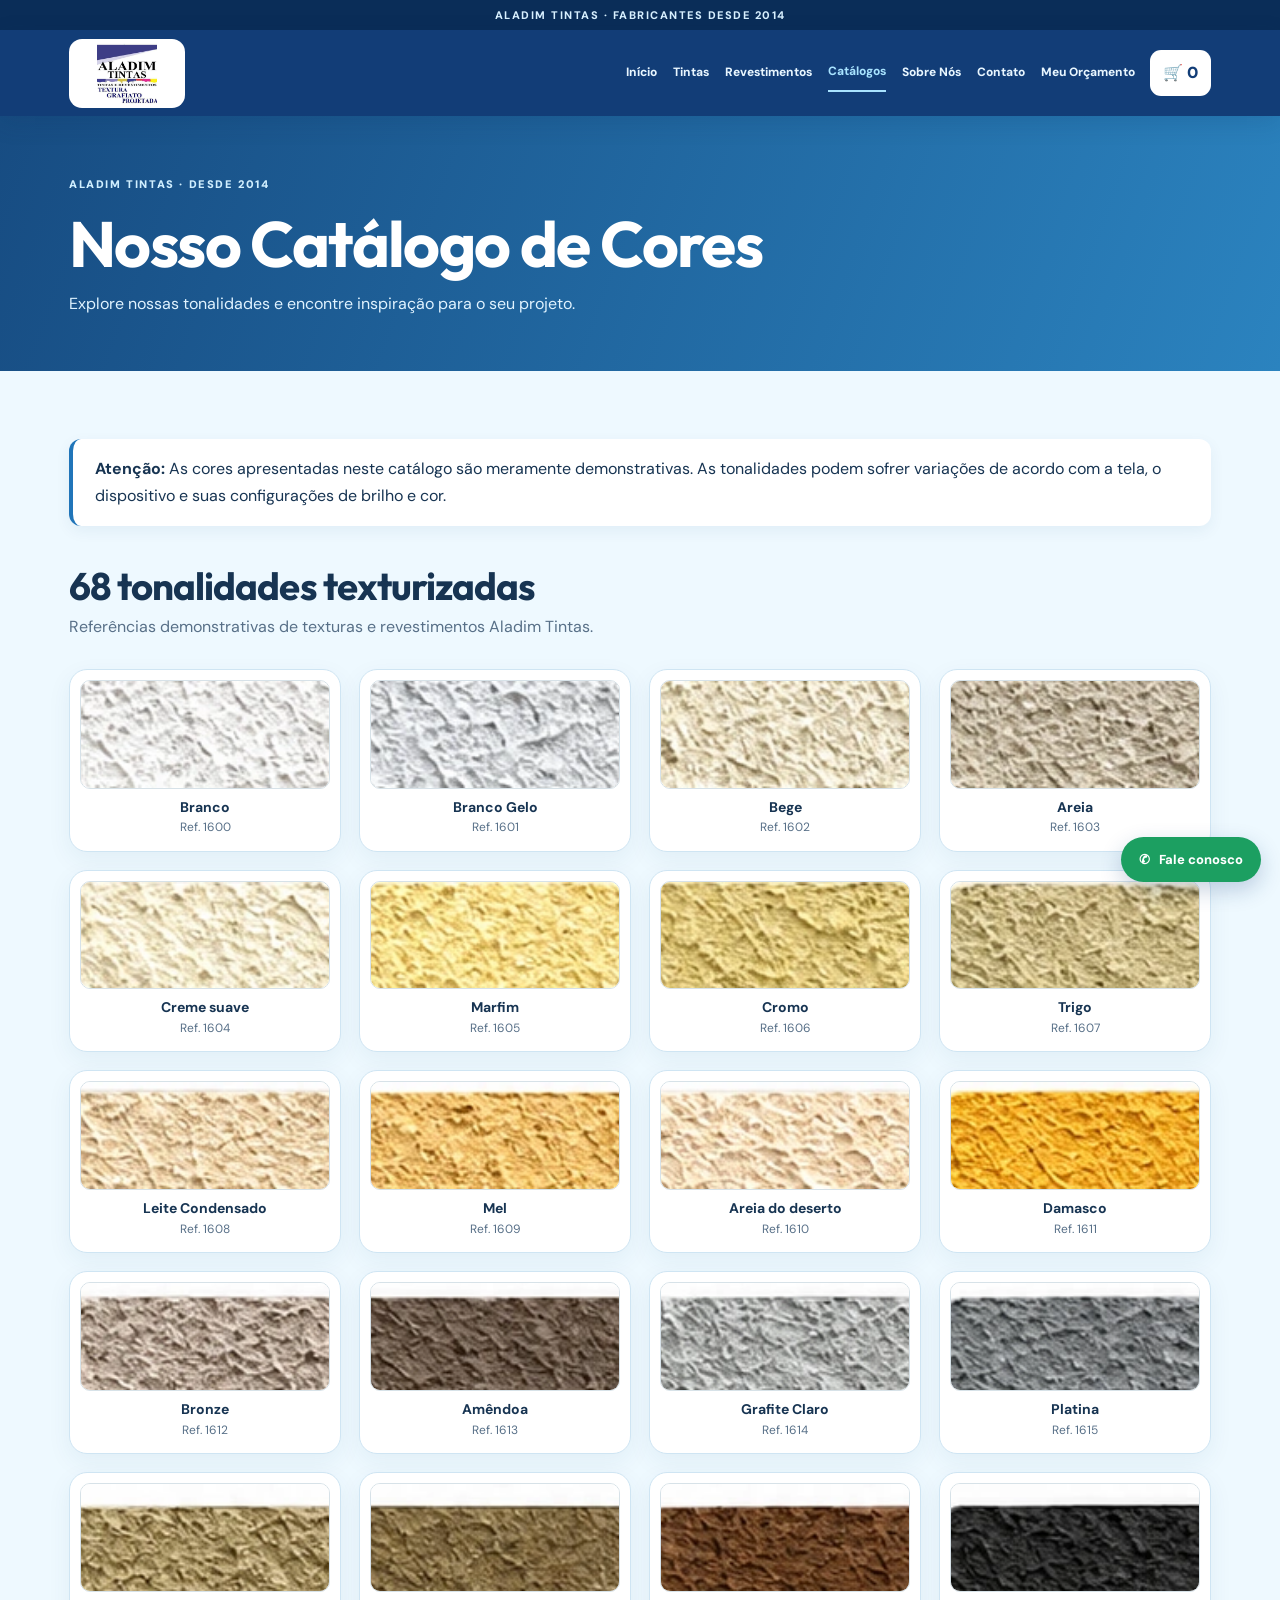
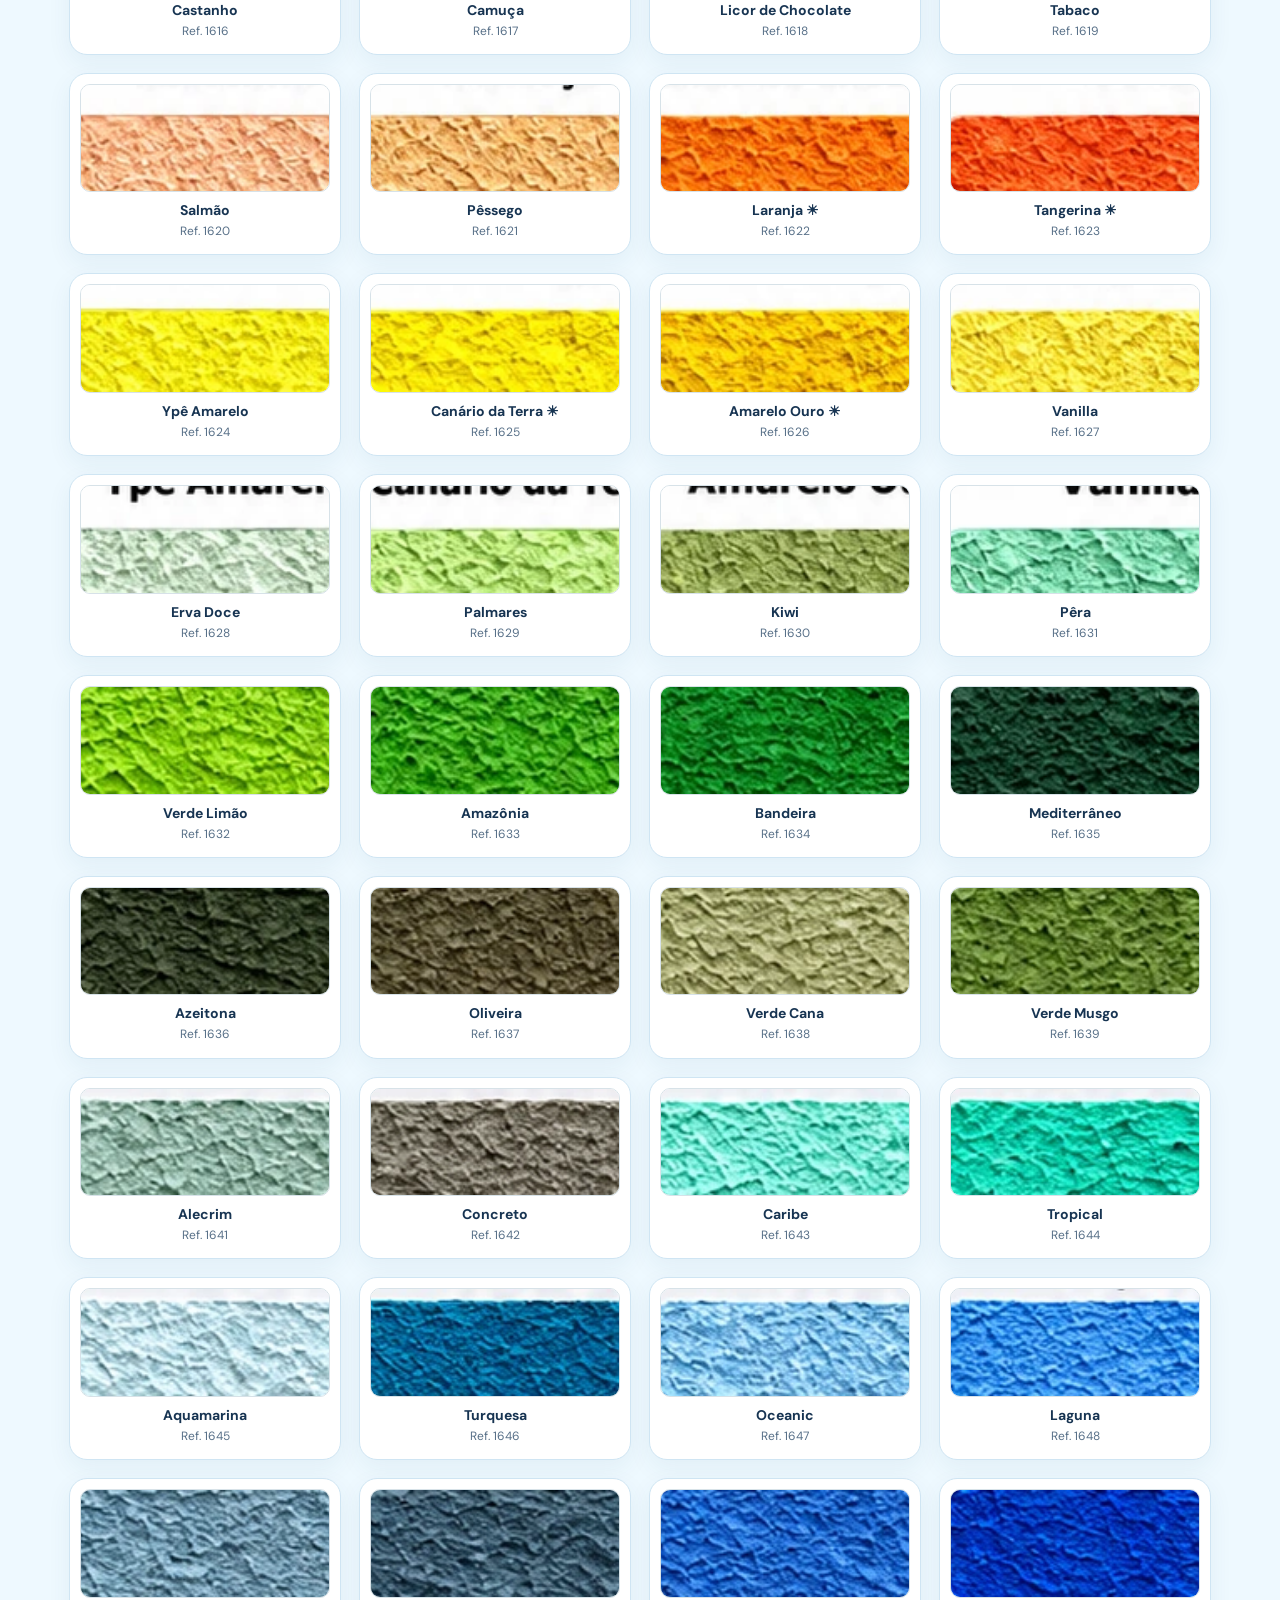
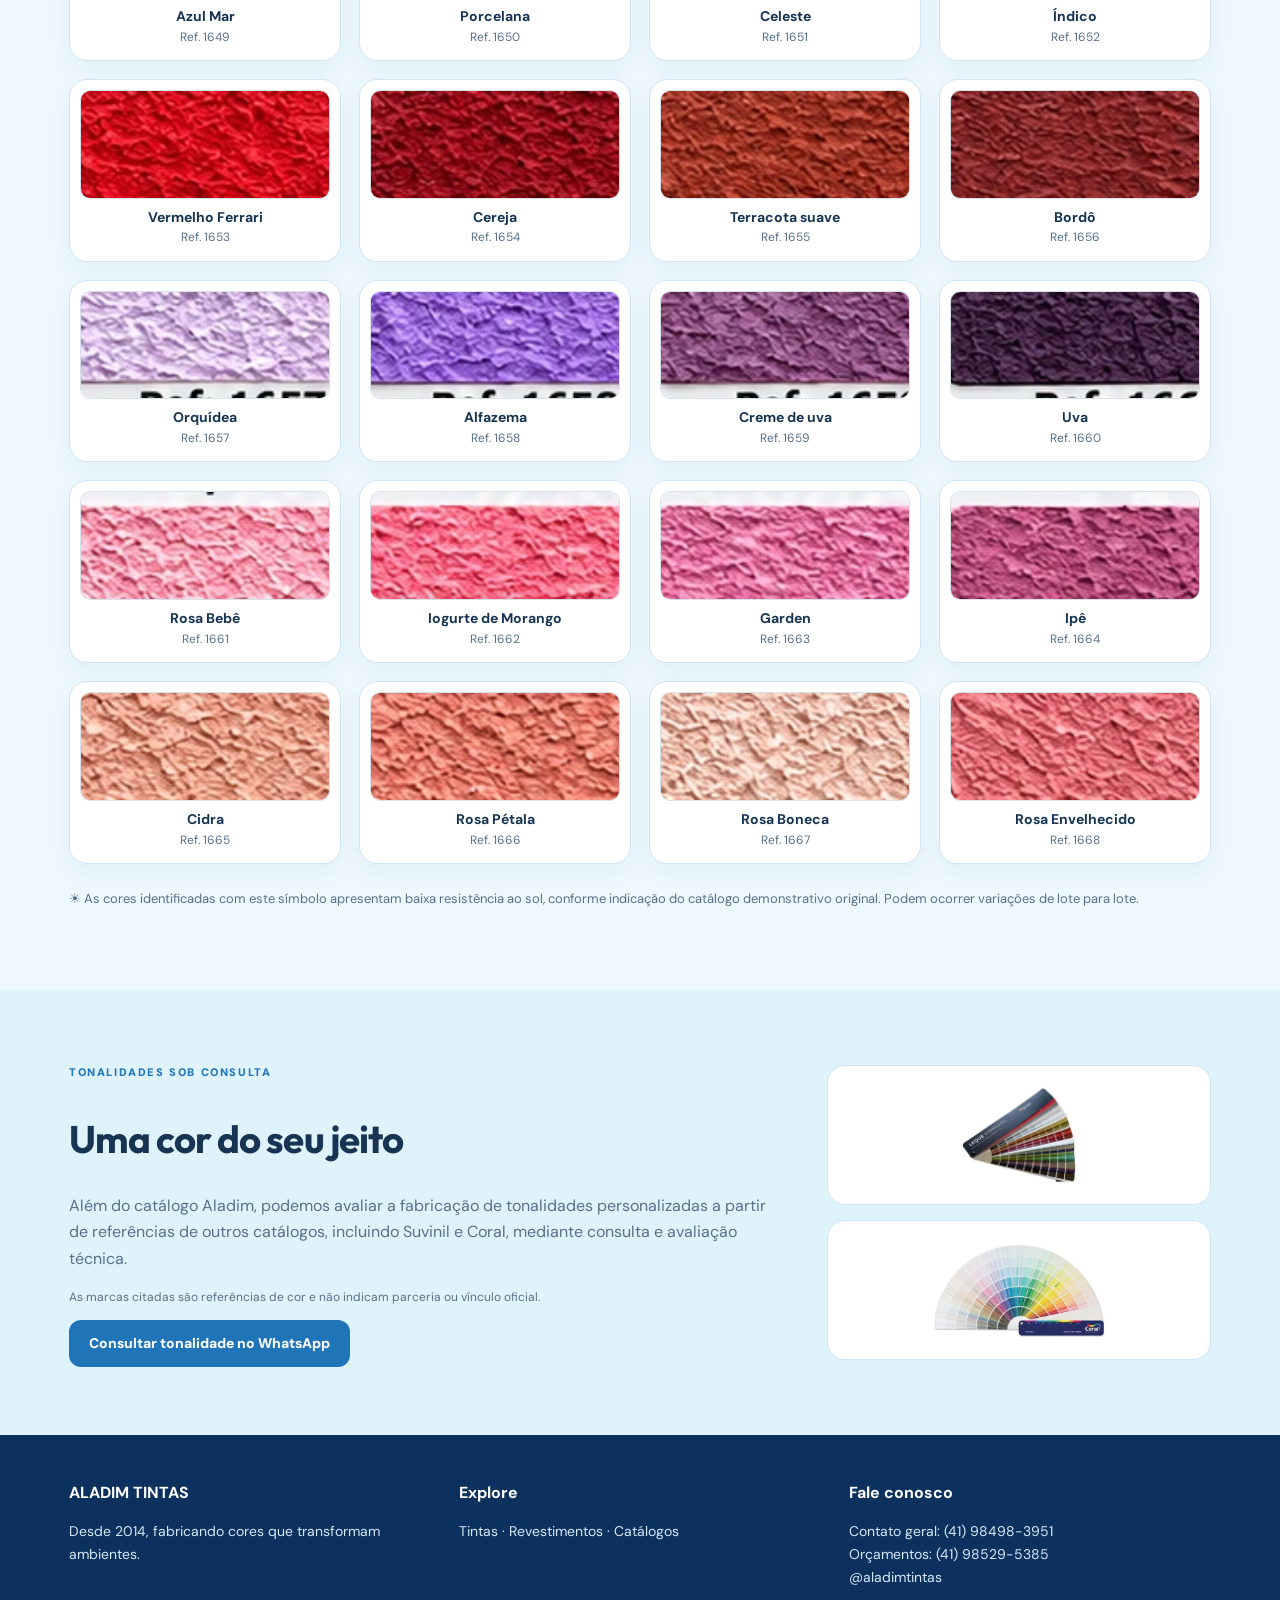
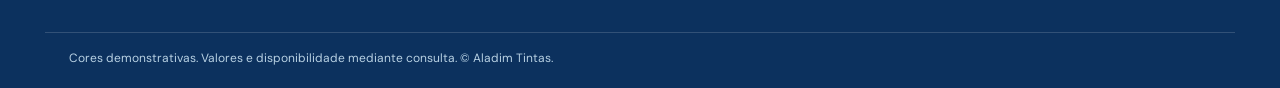
==== catalogos.html @ a7aa91cd "Add files via upload" ====
<!doctype html><html lang="pt-BR"><head><meta charset="utf-8"><meta name="viewport" content="width=device-width,initial-scale=1"><meta name="theme-color" content="#123D77"><meta name="description" content="Aladim Tintas: fabricantes de tintas, texturas e revestimentos desde 2014. Consulte cores e solicite orçamento."><title>Catálogos | Aladim Tintas</title><link rel="stylesheet" href="style.css"></head><body data-page="catalogos"><div class="topline">ALADIM TINTAS · FABRICANTES DESDE 2014</div><header class="header"><div class="wrap nav"><a class="brand" href="index.html" aria-label="Aladim Tintas, início"><img src="logo.png" alt="Aladim Tintas"></a><button id="menu-button" class="menu-button" type="button" aria-expanded="false" aria-controls="navlinks">☰ Menu</button><nav id="navlinks" class="navlinks" aria-label="Menu principal"><a href="index.html">Início</a><a href="tintas.html">Tintas</a><a href="revestimentos.html">Revestimentos</a><a href="catalogos.html" class="current" aria-current="page">Catálogos</a><a href="sobre.html">Sobre Nós</a><a href="contato.html">Contato</a><a href="orcamento.html">Meu Orçamento</a></nav><a class="cart-top" href="orcamento.html" aria-label="Meu orçamento">🛒 <span id="cart-count">0</span></a></div></header><main id="main"></main><footer><div class="wrap foot-grid"><div><strong>ALADIM TINTAS</strong><p>Desde 2014, fabricando cores que transformam ambientes.</p></div><div><strong>Explore</strong><p><a href="tintas.html">Tintas</a> · <a href="revestimentos.html">Revestimentos</a> · <a href="catalogos.html">Catálogos</a></p></div><div><strong>Fale conosco</strong><p><a href="https://wa.me/5541984983951" target="_blank" rel="noopener">Contato geral: (41) 98498-3951</a><br><a href="https://wa.me/5541985295385" target="_blank" rel="noopener">Orçamentos: (41) 98529-5385</a><br><a href="https://www.instagram.com/aladimtintas/" target="_blank" rel="noopener">@aladimtintas</a></p></div></div><div class="wrap copyright">Cores demonstrativas. Valores e disponibilidade mediante consulta. © Aladim Tintas.</div></footer><a class="whats-float" href="https://wa.me/5541984983951?text=Ol%C3%A1%21%20Gostaria%20de%20falar%20com%20a%20Aladim%20Tintas." target="_blank" rel="noopener" aria-label="Falar com Aladim Tintas pelo WhatsApp">✆ <span>Fale conosco</span></a><script src="app.js" defer></script></body></html>
---- style.css ----
@import url('https://fonts.googleapis.com/css2?family=DM+Sans:wght@400;500;600;700;800&family=Outfit:wght@400;500;600;700;800;900&display=swap');
:root{--navy:#123d77;--blue:#2075b9;--blue2:#3994d0;--sky:#dff3fc;--sky2:#eef9ff;--ink:#173452;--muted:#587088;--border:#cfe5f3;--white:#fff}*{box-sizing:border-box}html{scroll-behavior:smooth}body{margin:0;background:var(--sky2);color:var(--ink);font:16px/1.65 'DM Sans',Arial,sans-serif}h1,h2,h3{font-family:Outfit,'DM Sans',sans-serif;line-height:1.16;letter-spacing:-.025em}h1{font-size:clamp(38px,5vw,66px)}h2{font-size:clamp(28px,3vw,40px)}h3{font-size:23px}a{color:inherit;text-decoration:none}button,input,select,textarea{font:inherit}button{cursor:pointer}button:disabled{opacity:.45;cursor:not-allowed}.wrap{max-width:1190px;margin:auto;padding-left:24px;padding-right:24px}.topline{text-align:center;background:#0a2d58;color:#d8f0ff;padding:6px 10px;font-size:11px;letter-spacing:1.5px;font-weight:800}.header{background:var(--navy);position:sticky;top:0;z-index:40;box-shadow:0 7px 22px #0b2d5426}.nav{min-height:86px;display:flex;align-items:center;gap:15px}.brand{flex-shrink:0;background:#fff;border-radius:13px;padding:4px 8px}.brand img{width:100px;height:61px;object-fit:contain;display:block}.navlinks{display:flex;align-items:center;gap:16px;margin-left:auto}.navlinks a{font-size:12px;font-weight:800;color:#e8f6ff;white-space:nowrap;padding:8px 0}.navlinks a:hover,.navlinks .current{color:#a8e3ff;border-bottom:2px solid #a8e3ff}.cart-top{padding:10px 13px;border-radius:11px;background:#fff;color:var(--navy);font-weight:900;white-space:nowrap}.menu-button{display:none}.eyebrow{font-size:11px;font-weight:900;letter-spacing:1.6px;color:#2c79b8}.eyebrow.dark{color:#2479ba}.section{padding-top:68px;padding-bottom:68px}.section-heading{margin-bottom:28px}.section-heading h2{margin:6px 0}.section-heading p{margin:0;color:var(--muted)}.btn{display:inline-flex;align-items:center;justify-content:center;border:1px solid transparent;border-radius:12px;padding:13px 19px;font-weight:800;font-size:14px;line-height:1.35;text-align:center;transition:transform .2s,box-shadow .2s}.btn:hover{transform:translateY(-2px);box-shadow:0 8px 18px #123d7724}.btn-primary{background:var(--blue);color:#fff}.btn-outline{background:#fff;color:var(--navy);border-color:#b7d9ee}.actions{display:flex;gap:12px;flex-wrap:wrap;margin-top:24px}.home-hero{background:linear-gradient(135deg,#e0f5ff,#c6e9fc);overflow:hidden}.hero-layout{display:grid;grid-template-columns:1.05fr .95fr;gap:50px;align-items:center;min-height:470px;padding-top:54px;padding-bottom:54px}.hero-layout h1{color:var(--navy);margin:14px 0}.hero-layout h1 em{color:var(--blue);font-style:normal}.hero-layout p{color:#426785;font-size:18px;max-width:540px}.photo{height:230px;background:linear-gradient(135deg,#e7f5ff,#fff);display:flex;align-items:center;justify-content:center;overflow:hidden}.photo img{width:100%;height:100%;object-fit:contain;padding:12px}.hero-photo{height:355px;border-radius:25px;box-shadow:0 18px 38px #154b782b}.hero-photo img{object-fit:cover;padding:0}.brush-band{background:linear-gradient(110deg,#14538d,#2b8bc8);color:#fff;text-align:center;font:700 clamp(19px,2.5vw,30px)/1.3 Outfit,sans-serif;padding:25px 0;position:relative}.brush-band:after{content:'';position:absolute;bottom:-9px;left:0;right:0;height:12px;background:repeating-linear-gradient(110deg,#2b8bc8 0 28px,transparent 28px 42px);opacity:.45}.finish-grid{display:grid;grid-template-columns:repeat(4,minmax(0,1fr));gap:17px}.finish-card,.product-card,.help-card,.contact-card,.color-card{background:#fff;border:1px solid var(--border);border-radius:18px;overflow:hidden;box-shadow:0 8px 25px #184d7510}.finish-card{transition:transform .2s}.finish-card:hover{transform:translateY(-4px)}.finish-card .photo{height:175px}.finish-card .photo img{object-fit:cover;padding:0}.finish-card strong,.finish-card span{display:block;margin:12px 15px}.finish-card span{font-size:13px;color:var(--blue);font-weight:800}.soft-section{background:var(--sky)}.help-grid{display:grid;grid-template-columns:1fr 1fr;gap:20px}.help-card{padding:32px}.help-card h3{margin:8px 0}.help-card p{color:var(--muted)}.help-icon{font-size:35px}.message-layout{display:grid;grid-template-columns:1fr 1fr;gap:45px;align-items:start}.message-layout p{color:var(--muted)}.message-form{background:#fff;border:1px solid var(--border);padding:25px;border-radius:18px;display:grid;gap:9px}.message-form label{font-weight:800;font-size:13px}.message-form .btn{margin-top:10px}.field{width:100%;padding:12px 13px;background:#fff;border:1px solid #bcd7e9;border-radius:11px;color:var(--ink);outline-color:var(--blue)}.page-hero{background:linear-gradient(110deg,#174c82,#2b83bf);color:#fff;padding:54px 0}.page-hero .eyebrow{color:#d0efff}.page-hero h1{margin:10px 0}.page-hero p{color:#e0f3ff;margin:0;max-width:720px}.product-grid{display:grid;grid-template-columns:repeat(3,minmax(0,1fr));gap:22px}.product-card .photo{height:235px}.product-body{padding:22px;display:flex;flex-direction:column;align-items:stretch}.product-body h3{margin:12px 0}.product-body p{font-size:13px;color:var(--muted);line-height:1.6;flex:1}.pill{align-self:start;font-size:11px;font-weight:800;color:var(--blue);background:#e5f5ff;padding:5px 11px;border-radius:30px}.product-body label,.coating-text label{font-size:12px;font-weight:800;margin:15px 0 6px}.product-body .btn,.coating-text .btn{margin-top:15px}.swatches{display:flex;gap:12px;flex-wrap:wrap;margin:12px 0 5px}.swatch-option{display:flex;flex-direction:column;align-items:center;gap:4px;font-size:11px;min-width:49px}.swatch-option small{font-size:10px;color:var(--muted);text-align:center}.swatch-dot{width:35px;height:35px;border:2px solid #c5d9e7;border-radius:9px;box-shadow:0 2px 5px #174c8220}.swatch-dot.more{display:flex;align-items:center;justify-content:center;background:#e7f4ff;color:var(--blue);font-size:25px}.coating-list{display:grid;gap:24px}.coating-section{background:#fff;border:1px solid var(--border);border-radius:24px;padding:25px;display:grid;gap:26px;box-shadow:0 9px 25px #154b7812}.coating-photos{display:grid;grid-template-columns:repeat(3,minmax(0,1fr));gap:12px}.coating-photos .photo,.coating-sample{height:220px;border-radius:14px;overflow:hidden;background:#e8f4fc}.coating-photos .photo img{object-fit:contain}.coating-sample{position:relative}.coating-sample img{width:100%;height:100%;object-fit:cover;image-rendering:auto}.coating-sample small{position:absolute;bottom:0;left:0;right:0;background:#123d77df;color:#fff;text-align:center;padding:4px;font-size:11px}.coating-text h2{margin:7px 0}.coating-text p{color:var(--muted);max-width:850px}.coating-text select{max-width:320px;display:block}.catalog-notice{background:#fff;border-left:4px solid var(--blue);border-radius:12px;padding:17px 22px;margin-bottom:38px;box-shadow:0 5px 15px #123d7710}.colors-grid{display:grid;grid-template-columns:repeat(4,minmax(0,1fr));gap:18px}.color-card{padding:10px}.color-card img{width:100%;aspect-ratio:2.3/1;object-fit:cover;display:block;border-radius:10px;border:1px solid #d7e2e8}.color-info{display:flex;flex-direction:column;text-align:center;padding:9px 3px 5px;line-height:1.35}.color-info strong{font-size:14px}.color-info span{color:var(--muted);font-size:12px;margin-top:3px}.sun-note{font-size:13px;color:var(--muted);margin-top:24px}.custom-colors{display:grid;grid-template-columns:1.3fr .7fr;gap:45px;align-items:center}.custom-colors p{color:var(--muted)}.brand-refs{display:grid;gap:15px}.brand-refs img{width:100%;max-height:140px;object-fit:contain;background:white;padding:18px;border-radius:18px;border:1px solid var(--border)}.about-hero{background:linear-gradient(110deg,#d9f2ff,#b9e2fa);padding:52px 0}.about-hero h1{color:var(--navy)}.about-hero p{color:var(--muted);font-size:18px}.about-hero .photo{height:320px;border-radius:24px}.split{display:grid;grid-template-columns:1fr 1fr;gap:55px;align-items:center}.split p,.story p{color:var(--muted)}.split .photo{height:340px;border-radius:22px}.story{max-width:980px}.story p{font-size:18px}.contact-cards{display:grid;grid-template-columns:1fr 1fr;gap:25px}.contact-card{padding:27px}.contact-card h2{font-size:28px;margin:12px 0}.contact-card h3{margin:8px 0}.contact-card p{color:var(--muted)}.contact-card .photo{height:225px;border-radius:13px}.contact-card .photo img{object-fit:cover;padding:0}.contact-card p a{text-decoration:underline}.map-frame{height:340px;margin-top:30px;border-radius:19px;overflow:hidden;background:#d5e8f4}.map-frame iframe{border:0;width:100%;height:100%}.quote-grid{display:grid;grid-template-columns:1.2fr .8fr;gap:24px;align-items:start}.quote-box{background:#fff;border:1px solid var(--border);border-radius:20px;padding:25px;box-shadow:0 9px 25px #154b7810}.quote-box h2{font-size:27px;margin:0 0 22px}.quote-box label{display:block;font-size:13px;font-weight:800;margin:14px 0 6px}.quote-box .send-btn{width:100%;margin-top:20px}.quote-row{display:flex;align-items:center;gap:12px;padding:14px 0;border-bottom:1px solid var(--border)}.quote-thumb{width:75px;flex:none}.quote-thumb .photo{height:70px;border-radius:10px}.quote-info{flex:1;min-width:0}.quote-info strong{font-size:14px;display:block}.quote-info span{font-size:12px;color:var(--muted)}.remove{border:0;background:none;padding:0;color:#b53d47;text-decoration:underline;font-size:12px}.stepper{display:flex;gap:8px;align-items:center;font-weight:800}.stepper button{background:#f2f9ff;border:1px solid var(--border);border-radius:8px;width:31px;height:31px}.back-link{display:inline-block;margin-top:20px;color:var(--blue);font-weight:800}.empty-cart{text-align:center;padding:25px}.empty-cart>span{font-size:40px}.muted{color:var(--muted)}.small{font-size:12px}.item-count{color:var(--blue)}footer{background:#0c315e;color:#fff;padding:45px 0 20px}.foot-grid{display:grid;grid-template-columns:repeat(3,1fr);gap:28px}.foot-grid p{font-size:14px;color:#d6e9f7}.foot-grid a:hover{text-decoration:underline}.copyright{border-top:1px solid #ffffff28;margin-top:28px;padding-top:16px;font-size:12px;color:#b8d1e3}.whats-float{position:fixed;right:19px;bottom:18px;z-index:50;display:flex;align-items:center;gap:9px;background:#1c9f61;color:#fff;padding:12px 18px;border-radius:30px;box-shadow:0 8px 22px #123d773b;font-weight:800;font-size:13px;transition:transform .2s}.whats-float:hover{transform:translateY(-3px)}.whats-float:first-letter{font-size:22px}
@media(max-width:1100px){.navlinks{gap:9px}.navlinks a{font-size:11px}.brand img{width:90px}}@media(max-width:930px){.menu-button{display:block;margin-left:auto;border:1px solid #9bc8e5;color:var(--navy);background:#fff;border-radius:10px;padding:9px 12px;font-weight:800}.nav{flex-wrap:wrap;min-height:75px}.navlinks{display:none;order:4;flex-basis:100%;padding:10px 0 18px;flex-direction:column;align-items:stretch;gap:0}.navlinks.open{display:flex}.navlinks a{font-size:14px;padding:10px;border-radius:8px}.navlinks .current{border-bottom:0;background:#ffffff18}.hero-layout,.split,.message-layout,.custom-colors,.quote-grid{grid-template-columns:1fr}.hero-layout{gap:25px}.hero-photo{height:260px}.product-grid{grid-template-columns:repeat(2,minmax(0,1fr))}.finish-grid{grid-template-columns:repeat(2,minmax(0,1fr))}.contact-cards{grid-template-columns:1fr}.brand-refs{grid-template-columns:1fr 1fr}.brand-refs img{height:130px}}@media(max-width:620px){.wrap{padding-left:17px;padding-right:17px}.section{padding-top:42px;padding-bottom:42px}.hero-layout{padding-top:35px;padding-bottom:38px}.hero-layout p{font-size:16px}.hero-photo{height:220px}.help-grid,.product-grid,.foot-grid{grid-template-columns:1fr}.colors-grid{grid-template-columns:repeat(2,minmax(0,1fr));gap:10px}.color-card{padding:6px;border-radius:12px}.color-info strong{font-size:12px}.color-info span{font-size:11px}.coating-section{padding:14px}.coating-photos{display:flex;overflow-x:auto;scroll-snap-type:x mandatory;padding-bottom:8px}.coating-photos>.photo,.coating-sample{min-width:76%;height:210px;scroll-snap-align:start}.coating-text{padding:0 5px 8px}.quote-box{padding:18px}.quote-row{gap:7px}.quote-thumb{width:54px}.quote-thumb .photo{height:55px}.stepper{gap:4px}.stepper button{width:27px;height:27px}.brand-refs{grid-template-columns:1fr 1fr}.whats-float span{display:none}.whats-float{width:49px;height:49px;justify-content:center;padding:0;border-radius:50%;font-size:24px}}
@media(prefers-reduced-motion:reduce){html{scroll-behavior:auto}*,*:before,*:after{transition:none!important;animation:none!important}}
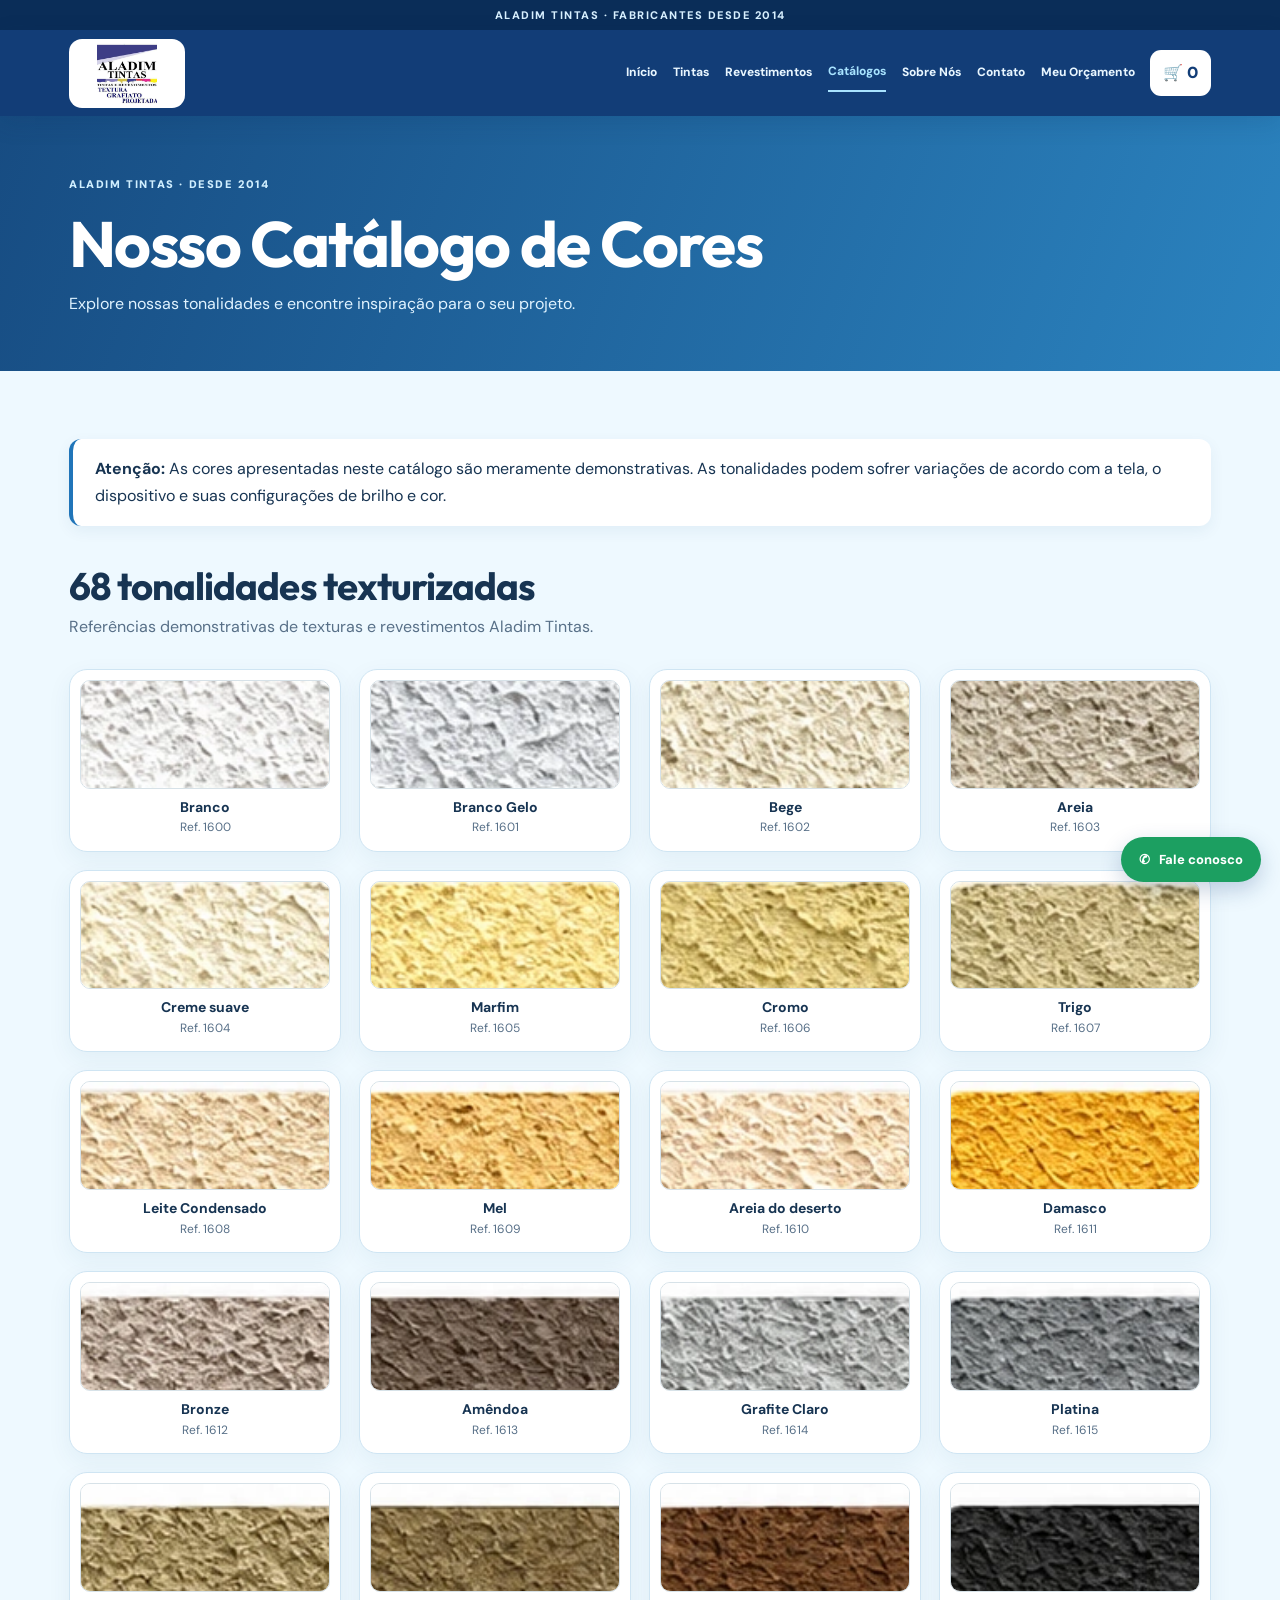
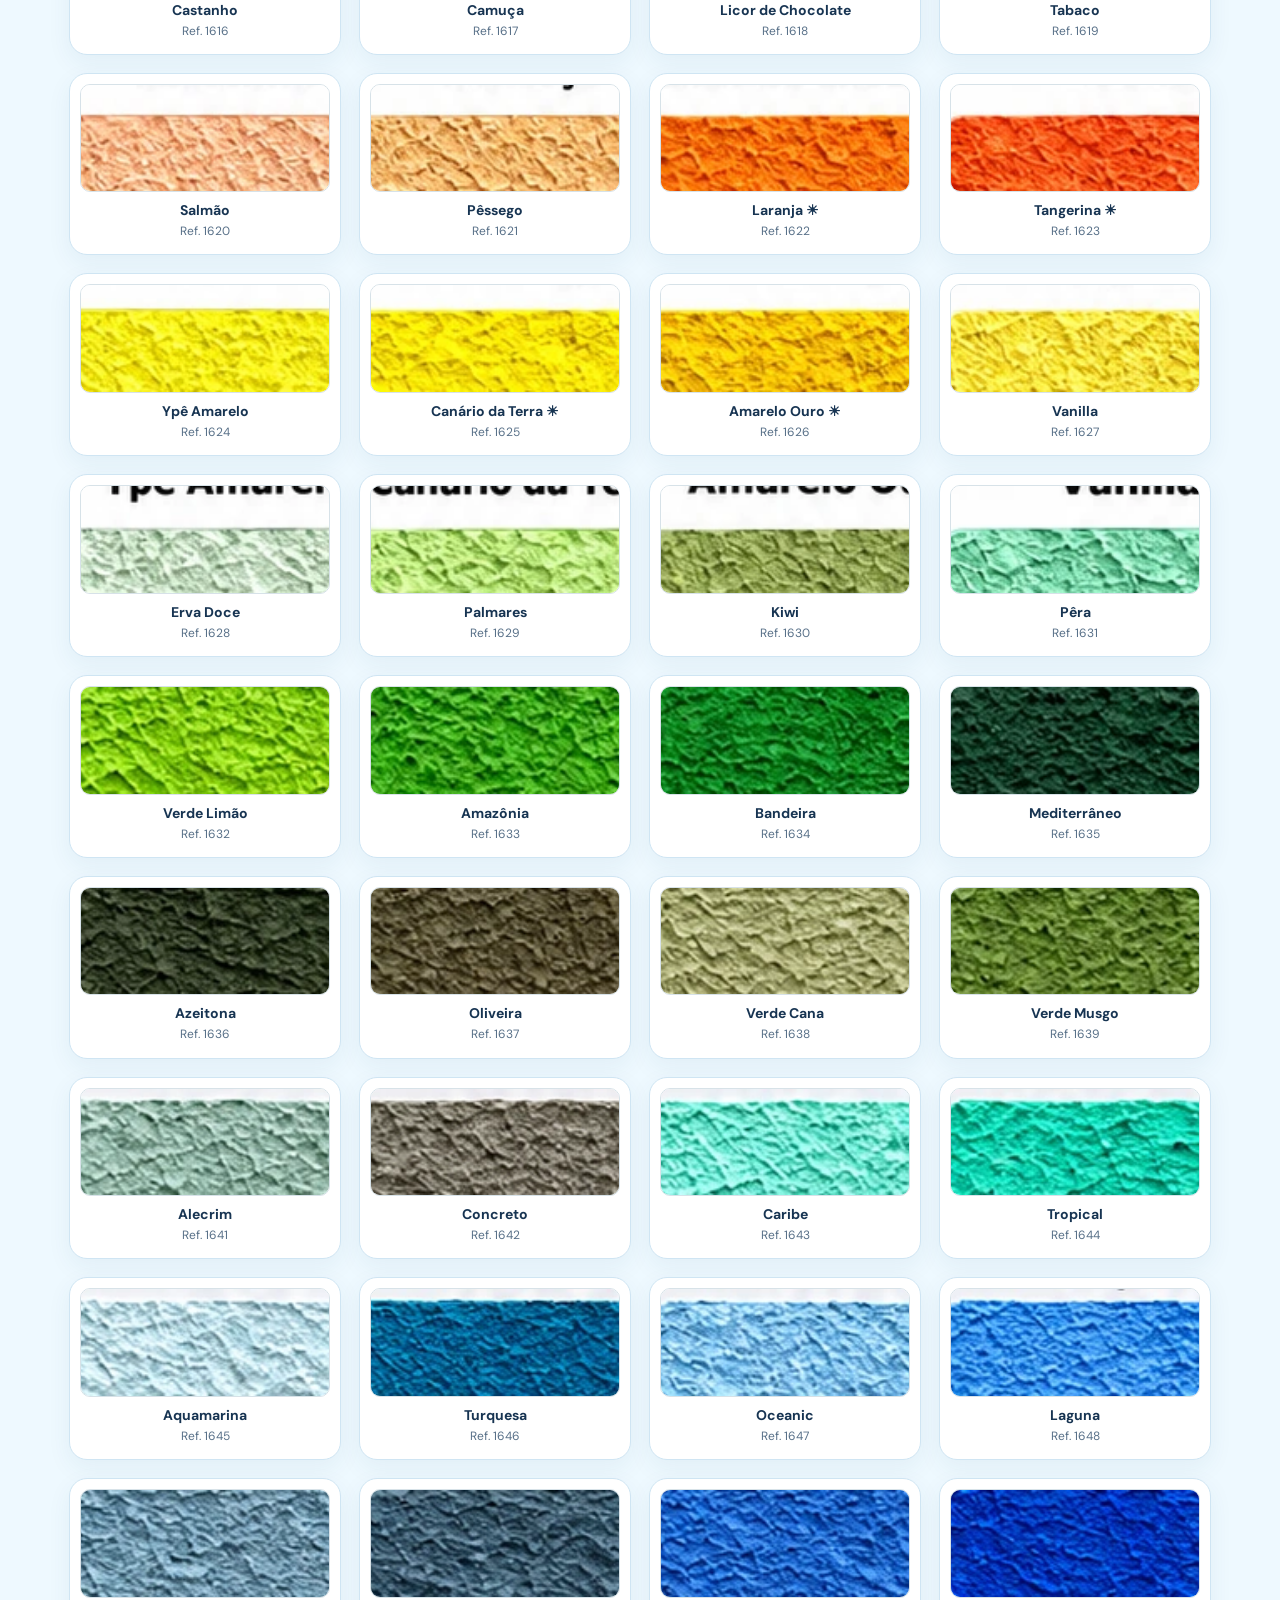
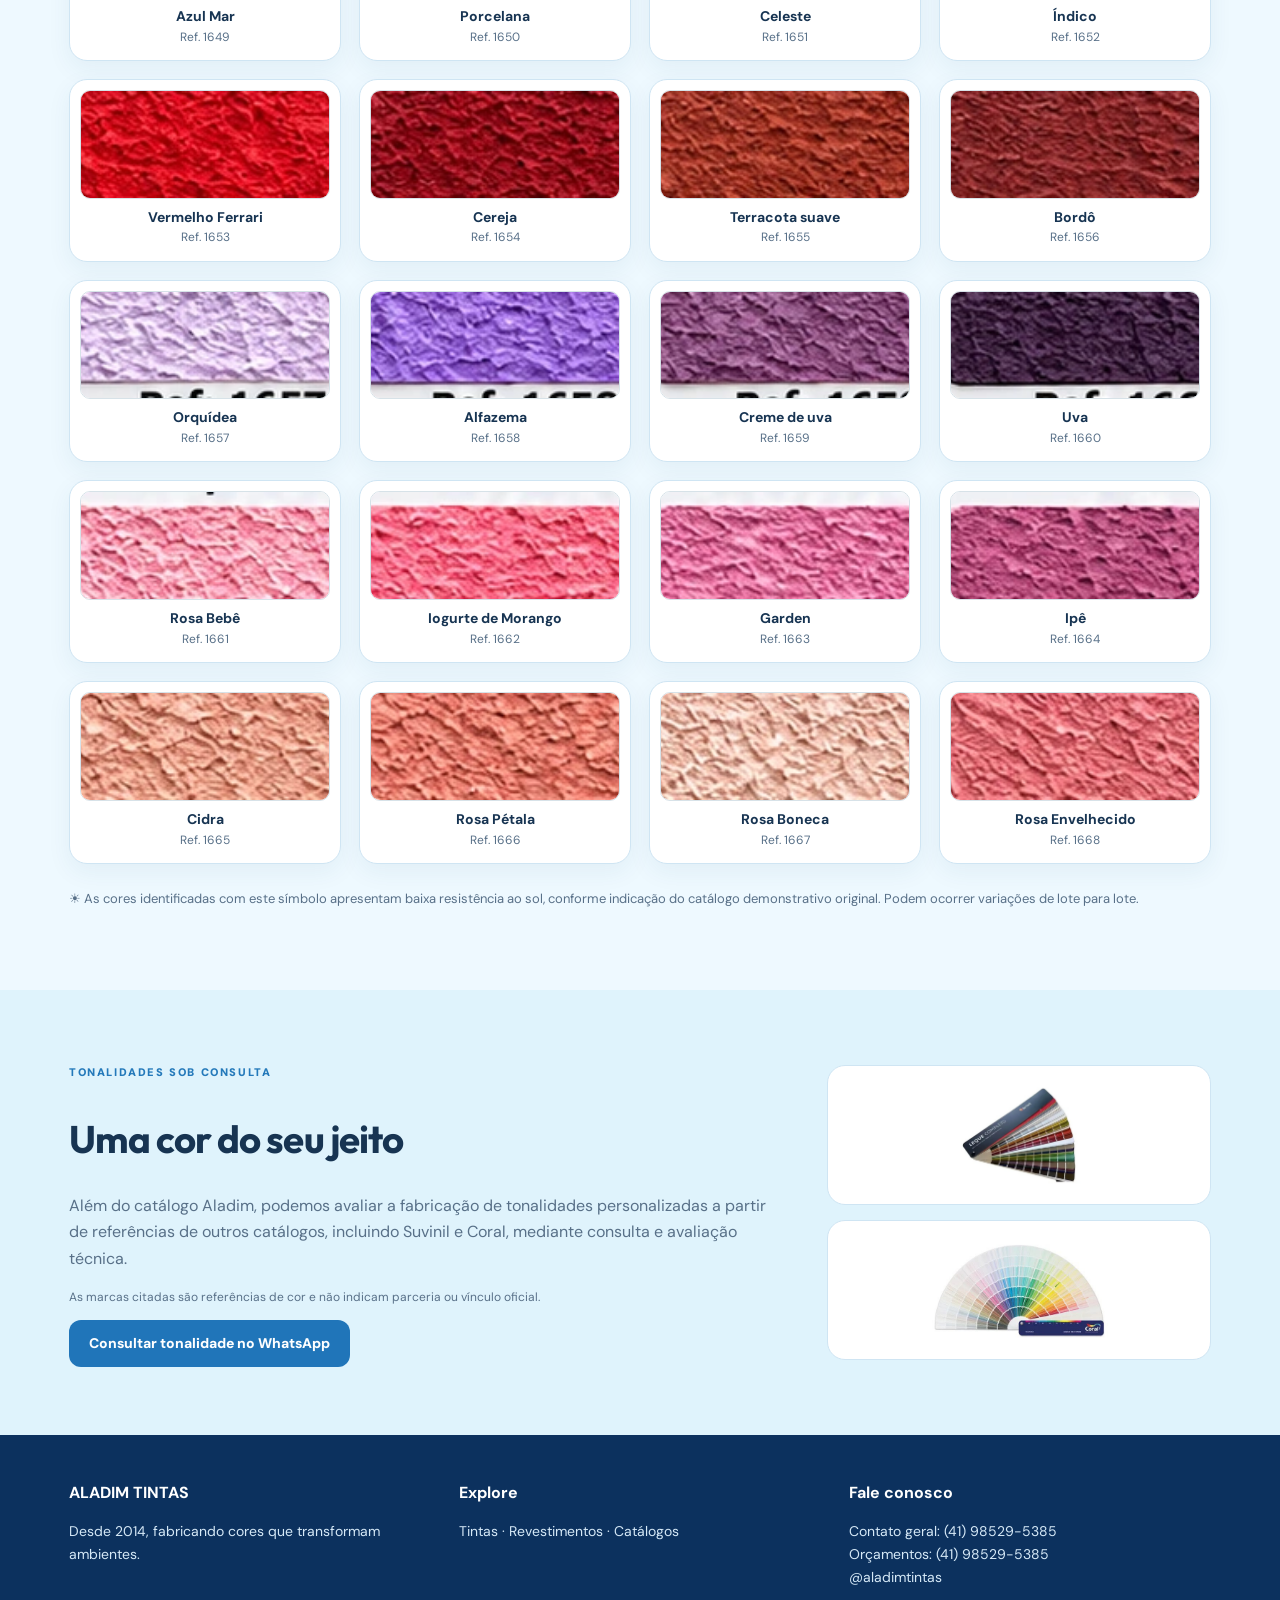
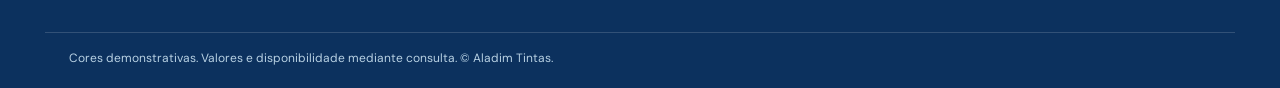
==== commit 0520e5d5: "Add files via upload" ====
--- a/catalogos.html
+++ b/catalogos.html
@@ -1 +1 @@
-<!doctype html><html lang="pt-BR"><head><meta charset="utf-8"><meta name="viewport" content="width=device-width,initial-scale=1"><meta name="theme-color" content="#123D77"><meta name="description" content="Aladim Tintas: fabricantes de tintas, texturas e revestimentos desde 2014. Consulte cores e solicite orçamento."><title>Catálogos | Aladim Tintas</title><link rel="stylesheet" href="style.css"></head><body data-page="catalogos"><div class="topline">ALADIM TINTAS · FABRICANTES DESDE 2014</div><header class="header"><div class="wrap nav"><a class="brand" href="index.html" aria-label="Aladim Tintas, início"><img src="logo.png" alt="Aladim Tintas"></a><button id="menu-button" class="menu-button" type="button" aria-expanded="false" aria-controls="navlinks">☰ Menu</button><nav id="navlinks" class="navlinks" aria-label="Menu principal"><a href="index.html">Início</a><a href="tintas.html">Tintas</a><a href="revestimentos.html">Revestimentos</a><a href="catalogos.html" class="current" aria-current="page">Catálogos</a><a href="sobre.html">Sobre Nós</a><a href="contato.html">Contato</a><a href="orcamento.html">Meu Orçamento</a></nav><a class="cart-top" href="orcamento.html" aria-label="Meu orçamento">🛒 <span id="cart-count">0</span></a></div></header><main id="main"></main><footer><div class="wrap foot-grid"><div><strong>ALADIM TINTAS</strong><p>Desde 2014, fabricando cores que transformam ambientes.</p></div><div><strong>Explore</strong><p><a href="tintas.html">Tintas</a> · <a href="revestimentos.html">Revestimentos</a> · <a href="catalogos.html">Catálogos</a></p></div><div><strong>Fale conosco</strong><p><a href="https://wa.me/5541984983951" target="_blank" rel="noopener">Contato geral: (41) 98498-3951</a><br><a href="https://wa.me/5541985295385" target="_blank" rel="noopener">Orçamentos: (41) 98529-5385</a><br><a href="https://www.instagram.com/aladimtintas/" target="_blank" rel="noopener">@aladimtintas</a></p></div></div><div class="wrap copyright">Cores demonstrativas. Valores e disponibilidade mediante consulta. © Aladim Tintas.</div></footer><a class="whats-float" href="https://wa.me/5541984983951?text=Ol%C3%A1%21%20Gostaria%20de%20falar%20com%20a%20Aladim%20Tintas." target="_blank" rel="noopener" aria-label="Falar com Aladim Tintas pelo WhatsApp">✆ <span>Fale conosco</span></a><script src="app.js" defer></script></body></html>+<!doctype html><html lang="pt-BR"><head><meta charset="utf-8"><meta name="viewport" content="width=device-width,initial-scale=1"><meta name="theme-color" content="#123D77"><meta name="description" content="Aladim Tintas: fabricantes de tintas, texturas e revestimentos desde 2014. Consulte cores e solicite orçamento."><title>Catálogos | Aladim Tintas</title><link rel="stylesheet" href="style.css"></head><body data-page="catalogos"><div class="topline">ALADIM TINTAS · FABRICANTES DESDE 2014</div><header class="header"><div class="wrap nav"><a class="brand" href="index.html" aria-label="Aladim Tintas, início"><img src="logo.png" alt="Aladim Tintas"></a><button id="menu-button" class="menu-button" type="button" aria-expanded="false" aria-controls="navlinks">☰ Menu</button><nav id="navlinks" class="navlinks" aria-label="Menu principal"><a href="index.html">Início</a><a href="tintas.html">Tintas</a><a href="revestimentos.html">Revestimentos</a><a href="catalogos.html" class="current" aria-current="page">Catálogos</a><a href="sobre.html">Sobre Nós</a><a href="contato.html">Contato</a><a href="orcamento.html">Meu Orçamento</a></nav><a class="cart-top" href="orcamento.html" aria-label="Meu orçamento">🛒 <span id="cart-count">0</span></a></div></header><main id="main"></main><footer><div class="wrap foot-grid"><div><strong>ALADIM TINTAS</strong><p>Desde 2014, fabricando cores que transformam ambientes.</p></div><div><strong>Explore</strong><p><a href="tintas.html">Tintas</a> · <a href="revestimentos.html">Revestimentos</a> · <a href="catalogos.html">Catálogos</a></p></div><div><strong>Fale conosco</strong><p><a href="https://wa.me/5541985295385" target="_blank" rel="noopener">Contato geral: (41) 98529-5385</a><br><a href="https://wa.me/5541985295385" target="_blank" rel="noopener">Orçamentos: (41) 98529-5385</a><br><a href="https://www.instagram.com/aladimtintas/" target="_blank" rel="noopener">@aladimtintas</a></p></div></div><div class="wrap copyright">Cores demonstrativas. Valores e disponibilidade mediante consulta. © Aladim Tintas.</div></footer><a class="whats-float" href="https://wa.me/5541985295385?text=Ol%C3%A1%21%20Gostaria%20de%20falar%20com%20a%20Aladim%20Tintas." target="_blank" rel="noopener" aria-label="Falar com Aladim Tintas pelo WhatsApp">✆ <span>Fale conosco</span></a><script src="app.js" defer></script></body></html>
--- a/style.css
+++ b/style.css
@@ -2,3 +2,13 @@
 :root{--navy:#123d77;--blue:#2075b9;--blue2:#3994d0;--sky:#dff3fc;--sky2:#eef9ff;--ink:#173452;--muted:#587088;--border:#cfe5f3;--white:#fff}*{box-sizing:border-box}html{scroll-behavior:smooth}body{margin:0;background:var(--sky2);color:var(--ink);font:16px/1.65 'DM Sans',Arial,sans-serif}h1,h2,h3{font-family:Outfit,'DM Sans',sans-serif;line-height:1.16;letter-spacing:-.025em}h1{font-size:clamp(38px,5vw,66px)}h2{font-size:clamp(28px,3vw,40px)}h3{font-size:23px}a{color:inherit;text-decoration:none}button,input,select,textarea{font:inherit}button{cursor:pointer}button:disabled{opacity:.45;cursor:not-allowed}.wrap{max-width:1190px;margin:auto;padding-left:24px;padding-right:24px}.topline{text-align:center;background:#0a2d58;color:#d8f0ff;padding:6px 10px;font-size:11px;letter-spacing:1.5px;font-weight:800}.header{background:var(--navy);position:sticky;top:0;z-index:40;box-shadow:0 7px 22px #0b2d5426}.nav{min-height:86px;display:flex;align-items:center;gap:15px}.brand{flex-shrink:0;background:#fff;border-radius:13px;padding:4px 8px}.brand img{width:100px;height:61px;object-fit:contain;display:block}.navlinks{display:flex;align-items:center;gap:16px;margin-left:auto}.navlinks a{font-size:12px;font-weight:800;color:#e8f6ff;white-space:nowrap;padding:8px 0}.navlinks a:hover,.navlinks .current{color:#a8e3ff;border-bottom:2px solid #a8e3ff}.cart-top{padding:10px 13px;border-radius:11px;background:#fff;color:var(--navy);font-weight:900;white-space:nowrap}.menu-button{display:none}.eyebrow{font-size:11px;font-weight:900;letter-spacing:1.6px;color:#2c79b8}.eyebrow.dark{color:#2479ba}.section{padding-top:68px;padding-bottom:68px}.section-heading{margin-bottom:28px}.section-heading h2{margin:6px 0}.section-heading p{margin:0;color:var(--muted)}.btn{display:inline-flex;align-items:center;justify-content:center;border:1px solid transparent;border-radius:12px;padding:13px 19px;font-weight:800;font-size:14px;line-height:1.35;text-align:center;transition:transform .2s,box-shadow .2s}.btn:hover{transform:translateY(-2px);box-shadow:0 8px 18px #123d7724}.btn-primary{background:var(--blue);color:#fff}.btn-outline{background:#fff;color:var(--navy);border-color:#b7d9ee}.actions{display:flex;gap:12px;flex-wrap:wrap;margin-top:24px}.home-hero{background:linear-gradient(135deg,#e0f5ff,#c6e9fc);overflow:hidden}.hero-layout{display:grid;grid-template-columns:1.05fr .95fr;gap:50px;align-items:center;min-height:470px;padding-top:54px;padding-bottom:54px}.hero-layout h1{color:var(--navy);margin:14px 0}.hero-layout h1 em{color:var(--blue);font-style:normal}.hero-layout p{color:#426785;font-size:18px;max-width:540px}.photo{height:230px;background:linear-gradient(135deg,#e7f5ff,#fff);display:flex;align-items:center;justify-content:center;overflow:hidden}.photo img{width:100%;height:100%;object-fit:contain;padding:12px}.hero-photo{height:355px;border-radius:25px;box-shadow:0 18px 38px #154b782b}.hero-photo img{object-fit:cover;padding:0}.brush-band{background:linear-gradient(110deg,#14538d,#2b8bc8);color:#fff;text-align:center;font:700 clamp(19px,2.5vw,30px)/1.3 Outfit,sans-serif;padding:25px 0;position:relative}.brush-band:after{content:'';position:absolute;bottom:-9px;left:0;right:0;height:12px;background:repeating-linear-gradient(110deg,#2b8bc8 0 28px,transparent 28px 42px);opacity:.45}.finish-grid{display:grid;grid-template-columns:repeat(4,minmax(0,1fr));gap:17px}.finish-card,.product-card,.help-card,.contact-card,.color-card{background:#fff;border:1px solid var(--border);border-radius:18px;overflow:hidden;box-shadow:0 8px 25px #184d7510}.finish-card{transition:transform .2s}.finish-card:hover{transform:translateY(-4px)}.finish-card .photo{height:175px}.finish-card .photo img{object-fit:cover;padding:0}.finish-card strong,.finish-card span{display:block;margin:12px 15px}.finish-card span{font-size:13px;color:var(--blue);font-weight:800}.soft-section{background:var(--sky)}.help-grid{display:grid;grid-template-columns:1fr 1fr;gap:20px}.help-card{padding:32px}.help-card h3{margin:8px 0}.help-card p{color:var(--muted)}.help-icon{font-size:35px}.message-layout{display:grid;grid-template-columns:1fr 1fr;gap:45px;align-items:start}.message-layout p{color:var(--muted)}.message-form{background:#fff;border:1px solid var(--border);padding:25px;border-radius:18px;display:grid;gap:9px}.message-form label{font-weight:800;font-size:13px}.message-form .btn{margin-top:10px}.field{width:100%;padding:12px 13px;background:#fff;border:1px solid #bcd7e9;border-radius:11px;color:var(--ink);outline-color:var(--blue)}.page-hero{background:linear-gradient(110deg,#174c82,#2b83bf);color:#fff;padding:54px 0}.page-hero .eyebrow{color:#d0efff}.page-hero h1{margin:10px 0}.page-hero p{color:#e0f3ff;margin:0;max-width:720px}.product-grid{display:grid;grid-template-columns:repeat(3,minmax(0,1fr));gap:22px}.product-card .photo{height:235px}.product-body{padding:22px;display:flex;flex-direction:column;align-items:stretch}.product-body h3{margin:12px 0}.product-body p{font-size:13px;color:var(--muted);line-height:1.6;flex:1}.pill{align-self:start;font-size:11px;font-weight:800;color:var(--blue);background:#e5f5ff;padding:5px 11px;border-radius:30px}.product-body label,.coating-text label{font-size:12px;font-weight:800;margin:15px 0 6px}.product-body .btn,.coating-text .btn{margin-top:15px}.swatches{display:flex;gap:12px;flex-wrap:wrap;margin:12px 0 5px}.swatch-option{display:flex;flex-direction:column;align-items:center;gap:4px;font-size:11px;min-width:49px}.swatch-option small{font-size:10px;color:var(--muted);text-align:center}.swatch-dot{width:35px;height:35px;border:2px solid #c5d9e7;border-radius:9px;box-shadow:0 2px 5px #174c8220}.swatch-dot.more{display:flex;align-items:center;justify-content:center;background:#e7f4ff;color:var(--blue);font-size:25px}.coating-list{display:grid;gap:24px}.coating-section{background:#fff;border:1px solid var(--border);border-radius:24px;padding:25px;display:grid;gap:26px;box-shadow:0 9px 25px #154b7812}.coating-photos{display:grid;grid-template-columns:repeat(3,minmax(0,1fr));gap:12px}.coating-photos .photo,.coating-sample{height:220px;border-radius:14px;overflow:hidden;background:#e8f4fc}.coating-photos .photo img{object-fit:contain}.coating-sample{position:relative}.coating-sample img{width:100%;height:100%;object-fit:cover;image-rendering:auto}.coating-sample small{position:absolute;bottom:0;left:0;right:0;background:#123d77df;color:#fff;text-align:center;padding:4px;font-size:11px}.coating-text h2{margin:7px 0}.coating-text p{color:var(--muted);max-width:850px}.coating-text select{max-width:320px;display:block}.catalog-notice{background:#fff;border-left:4px solid var(--blue);border-radius:12px;padding:17px 22px;margin-bottom:38px;box-shadow:0 5px 15px #123d7710}.colors-grid{display:grid;grid-template-columns:repeat(4,minmax(0,1fr));gap:18px}.color-card{padding:10px}.color-card img{width:100%;aspect-ratio:2.3/1;object-fit:cover;display:block;border-radius:10px;border:1px solid #d7e2e8}.color-info{display:flex;flex-direction:column;text-align:center;padding:9px 3px 5px;line-height:1.35}.color-info strong{font-size:14px}.color-info span{color:var(--muted);font-size:12px;margin-top:3px}.sun-note{font-size:13px;color:var(--muted);margin-top:24px}.custom-colors{display:grid;grid-template-columns:1.3fr .7fr;gap:45px;align-items:center}.custom-colors p{color:var(--muted)}.brand-refs{display:grid;gap:15px}.brand-refs img{width:100%;max-height:140px;object-fit:contain;background:white;padding:18px;border-radius:18px;border:1px solid var(--border)}.about-hero{background:linear-gradient(110deg,#d9f2ff,#b9e2fa);padding:52px 0}.about-hero h1{color:var(--navy)}.about-hero p{color:var(--muted);font-size:18px}.about-hero .photo{height:320px;border-radius:24px}.split{display:grid;grid-template-columns:1fr 1fr;gap:55px;align-items:center}.split p,.story p{color:var(--muted)}.split .photo{height:340px;border-radius:22px}.story{max-width:980px}.story p{font-size:18px}.contact-cards{display:grid;grid-template-columns:1fr 1fr;gap:25px}.contact-card{padding:27px}.contact-card h2{font-size:28px;margin:12px 0}.contact-card h3{margin:8px 0}.contact-card p{color:var(--muted)}.contact-card .photo{height:225px;border-radius:13px}.contact-card .photo img{object-fit:cover;padding:0}.contact-card p a{text-decoration:underline}.map-frame{height:340px;margin-top:30px;border-radius:19px;overflow:hidden;background:#d5e8f4}.map-frame iframe{border:0;width:100%;height:100%}.quote-grid{display:grid;grid-template-columns:1.2fr .8fr;gap:24px;align-items:start}.quote-box{background:#fff;border:1px solid var(--border);border-radius:20px;padding:25px;box-shadow:0 9px 25px #154b7810}.quote-box h2{font-size:27px;margin:0 0 22px}.quote-box label{display:block;font-size:13px;font-weight:800;margin:14px 0 6px}.quote-box .send-btn{width:100%;margin-top:20px}.quote-row{display:flex;align-items:center;gap:12px;padding:14px 0;border-bottom:1px solid var(--border)}.quote-thumb{width:75px;flex:none}.quote-thumb .photo{height:70px;border-radius:10px}.quote-info{flex:1;min-width:0}.quote-info strong{font-size:14px;display:block}.quote-info span{font-size:12px;color:var(--muted)}.remove{border:0;background:none;padding:0;color:#b53d47;text-decoration:underline;font-size:12px}.stepper{display:flex;gap:8px;align-items:center;font-weight:800}.stepper button{background:#f2f9ff;border:1px solid var(--border);border-radius:8px;width:31px;height:31px}.back-link{display:inline-block;margin-top:20px;color:var(--blue);font-weight:800}.empty-cart{text-align:center;padding:25px}.empty-cart>span{font-size:40px}.muted{color:var(--muted)}.small{font-size:12px}.item-count{color:var(--blue)}footer{background:#0c315e;color:#fff;padding:45px 0 20px}.foot-grid{display:grid;grid-template-columns:repeat(3,1fr);gap:28px}.foot-grid p{font-size:14px;color:#d6e9f7}.foot-grid a:hover{text-decoration:underline}.copyright{border-top:1px solid #ffffff28;margin-top:28px;padding-top:16px;font-size:12px;color:#b8d1e3}.whats-float{position:fixed;right:19px;bottom:18px;z-index:50;display:flex;align-items:center;gap:9px;background:#1c9f61;color:#fff;padding:12px 18px;border-radius:30px;box-shadow:0 8px 22px #123d773b;font-weight:800;font-size:13px;transition:transform .2s}.whats-float:hover{transform:translateY(-3px)}.whats-float:first-letter{font-size:22px}
 @media(max-width:1100px){.navlinks{gap:9px}.navlinks a{font-size:11px}.brand img{width:90px}}@media(max-width:930px){.menu-button{display:block;margin-left:auto;border:1px solid #9bc8e5;color:var(--navy);background:#fff;border-radius:10px;padding:9px 12px;font-weight:800}.nav{flex-wrap:wrap;min-height:75px}.navlinks{display:none;order:4;flex-basis:100%;padding:10px 0 18px;flex-direction:column;align-items:stretch;gap:0}.navlinks.open{display:flex}.navlinks a{font-size:14px;padding:10px;border-radius:8px}.navlinks .current{border-bottom:0;background:#ffffff18}.hero-layout,.split,.message-layout,.custom-colors,.quote-grid{grid-template-columns:1fr}.hero-layout{gap:25px}.hero-photo{height:260px}.product-grid{grid-template-columns:repeat(2,minmax(0,1fr))}.finish-grid{grid-template-columns:repeat(2,minmax(0,1fr))}.contact-cards{grid-template-columns:1fr}.brand-refs{grid-template-columns:1fr 1fr}.brand-refs img{height:130px}}@media(max-width:620px){.wrap{padding-left:17px;padding-right:17px}.section{padding-top:42px;padding-bottom:42px}.hero-layout{padding-top:35px;padding-bottom:38px}.hero-layout p{font-size:16px}.hero-photo{height:220px}.help-grid,.product-grid,.foot-grid{grid-template-columns:1fr}.colors-grid{grid-template-columns:repeat(2,minmax(0,1fr));gap:10px}.color-card{padding:6px;border-radius:12px}.color-info strong{font-size:12px}.color-info span{font-size:11px}.coating-section{padding:14px}.coating-photos{display:flex;overflow-x:auto;scroll-snap-type:x mandatory;padding-bottom:8px}.coating-photos>.photo,.coating-sample{min-width:76%;height:210px;scroll-snap-align:start}.coating-text{padding:0 5px 8px}.quote-box{padding:18px}.quote-row{gap:7px}.quote-thumb{width:54px}.quote-thumb .photo{height:55px}.stepper{gap:4px}.stepper button{width:27px;height:27px}.brand-refs{grid-template-columns:1fr 1fr}.whats-float span{display:none}.whats-float{width:49px;height:49px;justify-content:center;padding:0;border-radius:50%;font-size:24px}}
 @media(prefers-reduced-motion:reduce){html{scroll-behavior:auto}*,*:before,*:after{transition:none!important;animation:none!important}}
+
+/* Revestimentos: uma imagem para texturas e duas para cimento queimado. */
+.coating-photos.one-photo{grid-template-columns:minmax(0,1fr);max-width:440px}
+.coating-photos.two-photos{grid-template-columns:repeat(2,minmax(0,1fr));max-width:720px}
+.coating-photos.one-photo .photo,.coating-photos.two-photos .photo,.coating-photos.two-photos .coating-sample{height:275px}
+.technical-specs{margin:24px 0 8px;border-top:1px solid #d8e1e9}
+.technical-row{padding:18px 0;border-bottom:1px solid #d8e1e9}
+.technical-row h3{font:600 16px/1.4 'DM Sans',Arial,sans-serif;letter-spacing:0;margin:0 0 10px;color:var(--ink)}
+.technical-row p{font-size:13px;line-height:1.7;margin:0;color:var(--muted)}
+@media(max-width:620px){.coating-photos.one-photo,.coating-photos.two-photos{display:grid;overflow:visible;padding:0;grid-template-columns:1fr;max-width:none}.coating-photos.two-photos{grid-template-columns:repeat(2,minmax(0,1fr));gap:8px}.coating-photos.one-photo>.photo,.coating-photos.two-photos>.photo,.coating-photos.two-photos>.coating-sample{min-width:0;width:100%;height:210px}.coating-photos.two-photos>.photo,.coating-photos.two-photos>.coating-sample{height:175px}.coating-sample small{font-size:10px}}
